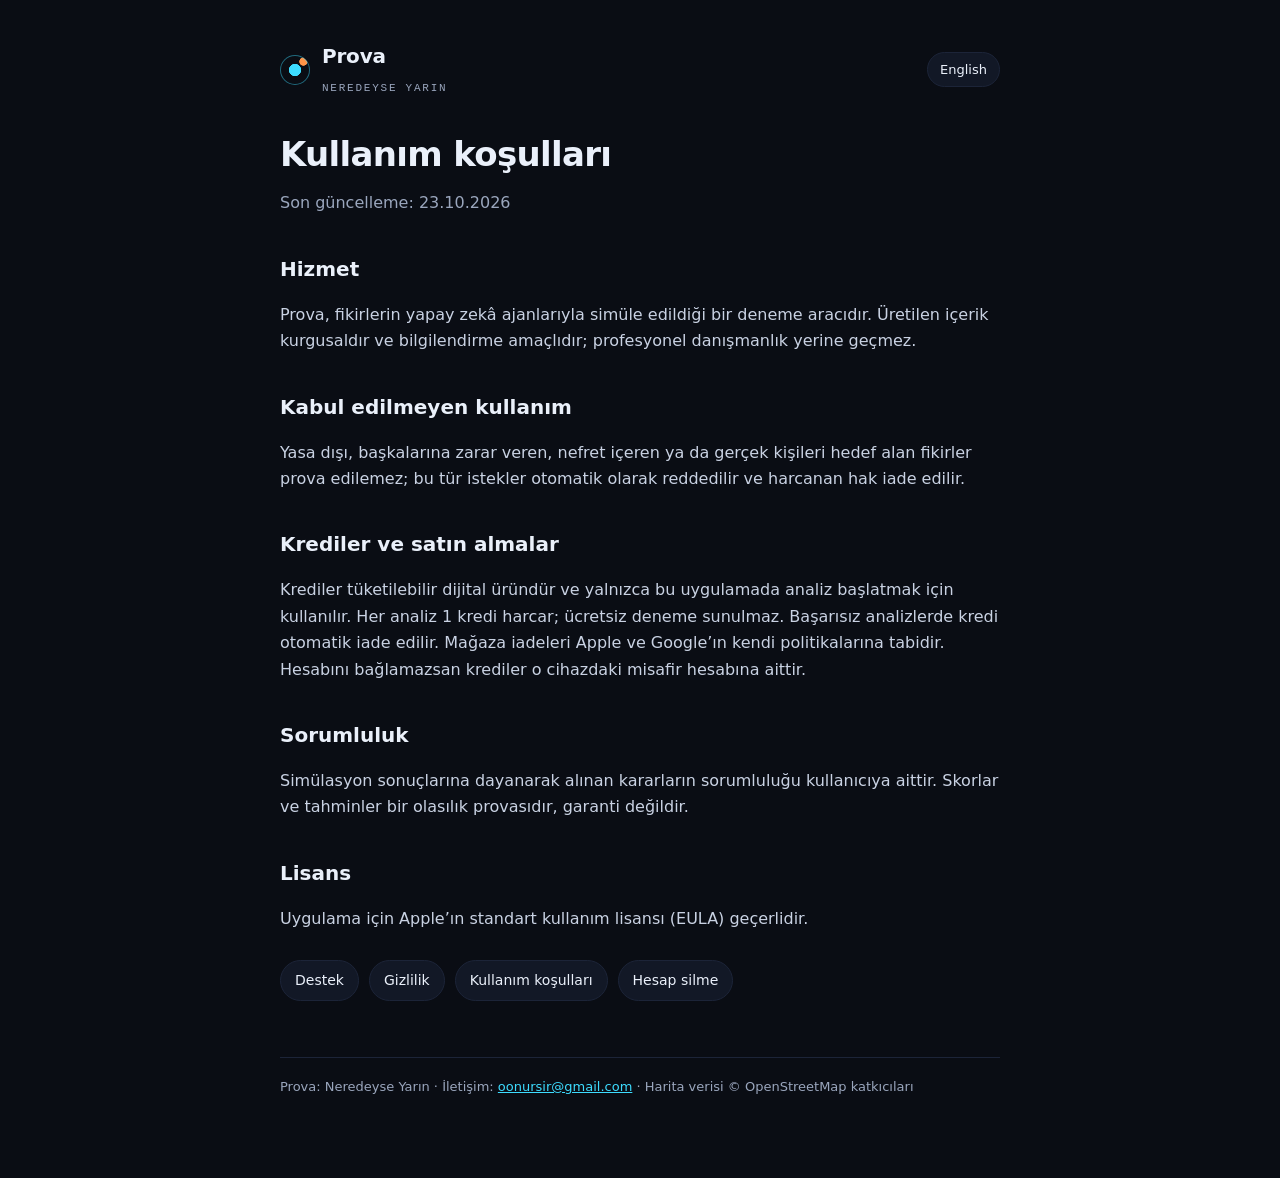
==== site/terms.html @ 77d9ef29 "Add store pages" ====
<!doctype html>
<html lang="tr"><head><meta charset="utf-8"><meta name="viewport" content="width=device-width, initial-scale=1">
<title>Kullanım koşulları · Prova</title><link rel="stylesheet" href="style.css"></head>
<body><main><header><div class="dot"></div><div><b>Prova</b><br><span>NEREDEYSE YARIN</span></div><a class="lang" href="en/terms.html" hreflang="en" lang="en">English</a></header>
<h1>Kullanım koşulları</h1>
<p class="lede">Son güncelleme: 23.10.2026</p>
<h2>Hizmet</h2><p>Prova, fikirlerin yapay zekâ ajanlarıyla simüle edildiği bir deneme aracıdır. Üretilen içerik kurgusaldır ve bilgilendirme amaçlıdır; profesyonel danışmanlık yerine geçmez.</p>
<h2>Kabul edilmeyen kullanım</h2><p>Yasa dışı, başkalarına zarar veren, nefret içeren ya da gerçek kişileri hedef alan fikirler prova edilemez; bu tür istekler otomatik olarak reddedilir ve harcanan hak iade edilir.</p>
<h2>Krediler ve satın almalar</h2><p>Krediler tüketilebilir dijital üründür ve yalnızca bu uygulamada analiz başlatmak için kullanılır. Her analiz 1 kredi harcar; ücretsiz deneme sunulmaz. Başarısız analizlerde kredi otomatik iade edilir. Mağaza iadeleri Apple ve Google’ın kendi politikalarına tabidir. Hesabını bağlamazsan krediler o cihazdaki misafir hesabına aittir.</p>
<h2>Sorumluluk</h2><p>Simülasyon sonuçlarına dayanarak alınan kararların sorumluluğu kullanıcıya aittir. Skorlar ve tahminler bir olasılık provasıdır, garanti değildir.</p>
<h2>Lisans</h2><p>Uygulama için Apple’ın standart kullanım lisansı (EULA) geçerlidir.</p>
<nav><a href="index.html">Destek</a><a href="privacy.html">Gizlilik</a><a href="terms.html">Kullanım koşulları</a><a href="delete-account.html">Hesap silme</a></nav>
<footer>Prova: Neredeyse Yarın · İletişim: <a href="mailto:oonursir@gmail.com">oonursir@gmail.com</a> · Harita verisi © OpenStreetMap katkıcıları</footer></main></body></html>
---- site/style.css ----
:root { --bg:#0A0D14; --card:#121826; --line:#1C2438; --text:#EAF0FA; --text2:#C9D2E3; --muted:#9AA6BD; --cyan:#3DDCFF; --orange:#FF9447; }
* { box-sizing: border-box; }
body { margin:0; background:var(--bg); color:var(--text2); font:16px/1.65 "IBM Plex Sans", system-ui, -apple-system, "Segoe UI", sans-serif; }
main { max-width: 760px; margin: 0 auto; padding: 40px 20px 80px; }
a { color: var(--cyan); }
header { display:flex; align-items:center; gap:12px; margin-bottom: 36px; }
header b { color: var(--text); font-size: 20px; letter-spacing: -0.01em; }
header span { color: var(--muted); font: 500 11px ui-monospace, monospace; letter-spacing: .16em; }
.dot { width:30px; height:30px; border-radius:50%; background: radial-gradient(circle, var(--cyan) 30%, transparent 32%), radial-gradient(circle at 80% 20%, var(--orange) 12%, transparent 14%); border:1.5px solid rgba(61,220,255,.45); }
h1 { color: var(--text); font-size: 34px; line-height: 1.15; letter-spacing: -0.02em; margin: 0 0 8px; }
h2 { color: var(--text); font-size: 20px; margin: 36px 0 10px; }
.lede { color: var(--muted); margin-bottom: 28px; }
.card { background: var(--card); border: 1px solid var(--line); border-radius: 16px; padding: 18px 20px; margin: 14px 0; }
ul { padding-left: 22px; } li { margin-bottom: 6px; }
nav { display:flex; flex-wrap:wrap; gap:10px; margin: 28px 0; }
nav a { text-decoration:none; background: var(--card); border:1px solid var(--line); border-radius: 999px; padding: 8px 14px; color: var(--text); font-size: 14px; }
footer { margin-top: 56px; color: var(--muted); font-size: 13px; border-top: 1px solid var(--line); padding-top: 18px; }
.lang { margin-left:auto; text-decoration:none; background: var(--card); border:1px solid var(--line); border-radius: 999px; padding: 6px 12px; color: var(--text); font-size: 13px; }
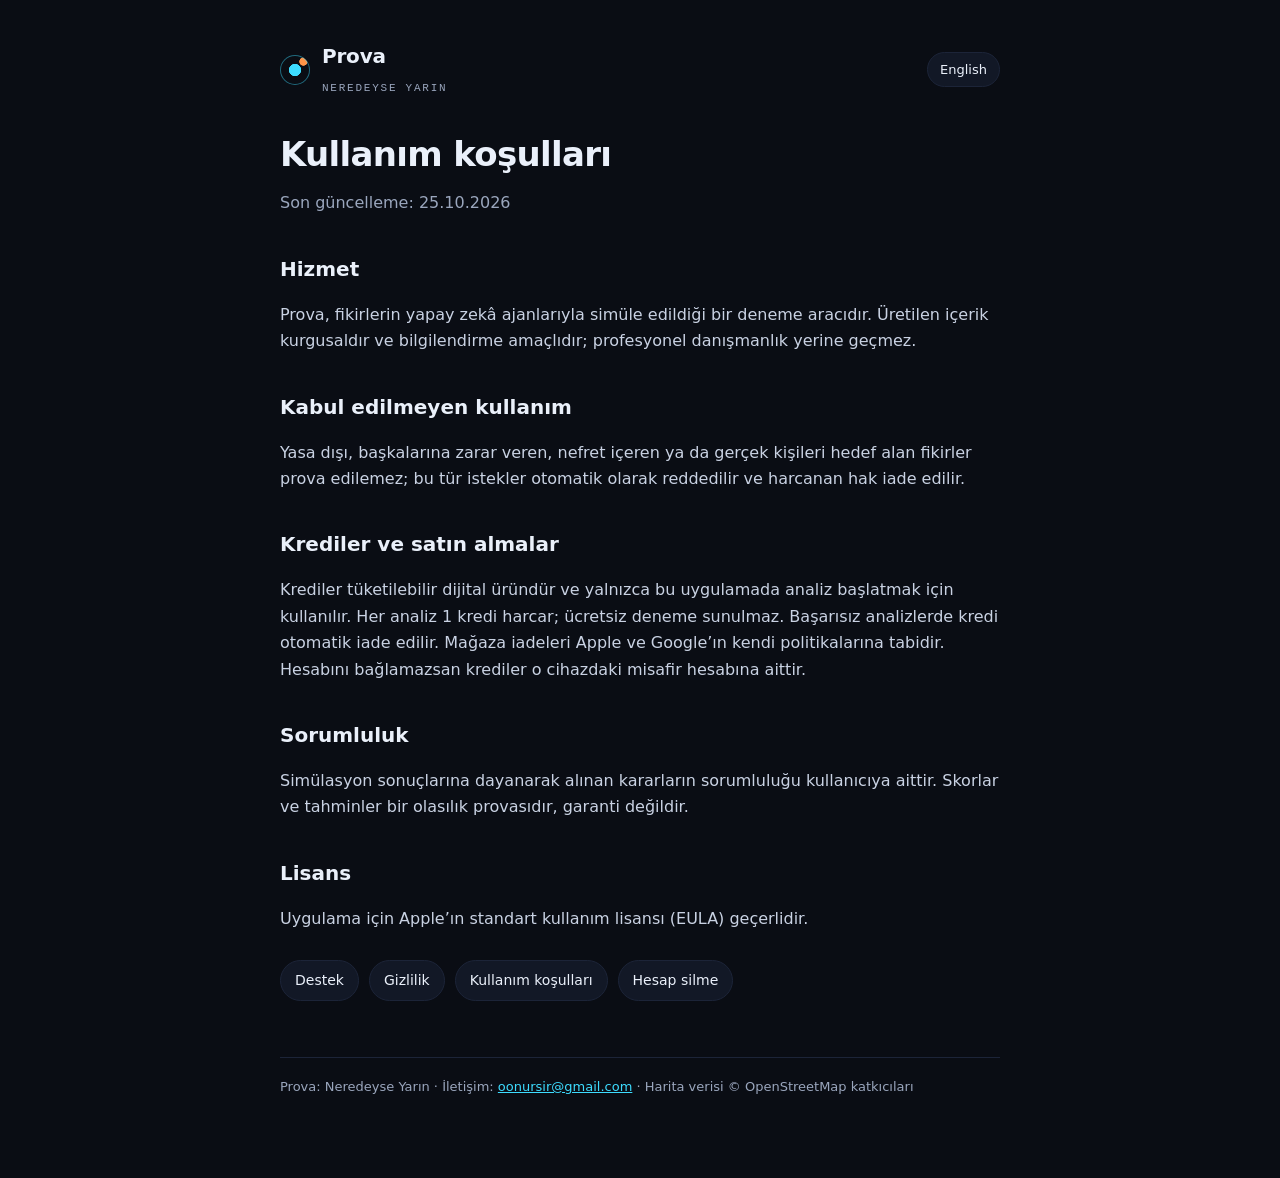
==== commit 6bba1b54: "Disclose ad measurement and Google Cloud hosting in privacy policy" ====
--- a/site/terms.html
+++ b/site/terms.html
@@ -3,7 +3,7 @@
 <title>Kullanım koşulları · Prova</title><link rel="stylesheet" href="style.css"></head>
 <body><main><header><div class="dot"></div><div><b>Prova</b><br><span>NEREDEYSE YARIN</span></div><a class="lang" href="en/terms.html" hreflang="en" lang="en">English</a></header>
 <h1>Kullanım koşulları</h1>
-<p class="lede">Son güncelleme: 23.10.2026</p>
+<p class="lede">Son güncelleme: 25.10.2026</p>
 <h2>Hizmet</h2><p>Prova, fikirlerin yapay zekâ ajanlarıyla simüle edildiği bir deneme aracıdır. Üretilen içerik kurgusaldır ve bilgilendirme amaçlıdır; profesyonel danışmanlık yerine geçmez.</p>
 <h2>Kabul edilmeyen kullanım</h2><p>Yasa dışı, başkalarına zarar veren, nefret içeren ya da gerçek kişileri hedef alan fikirler prova edilemez; bu tür istekler otomatik olarak reddedilir ve harcanan hak iade edilir.</p>
 <h2>Krediler ve satın almalar</h2><p>Krediler tüketilebilir dijital üründür ve yalnızca bu uygulamada analiz başlatmak için kullanılır. Her analiz 1 kredi harcar; ücretsiz deneme sunulmaz. Başarısız analizlerde kredi otomatik iade edilir. Mağaza iadeleri Apple ve Google’ın kendi politikalarına tabidir. Hesabını bağlamazsan krediler o cihazdaki misafir hesabına aittir.</p>
